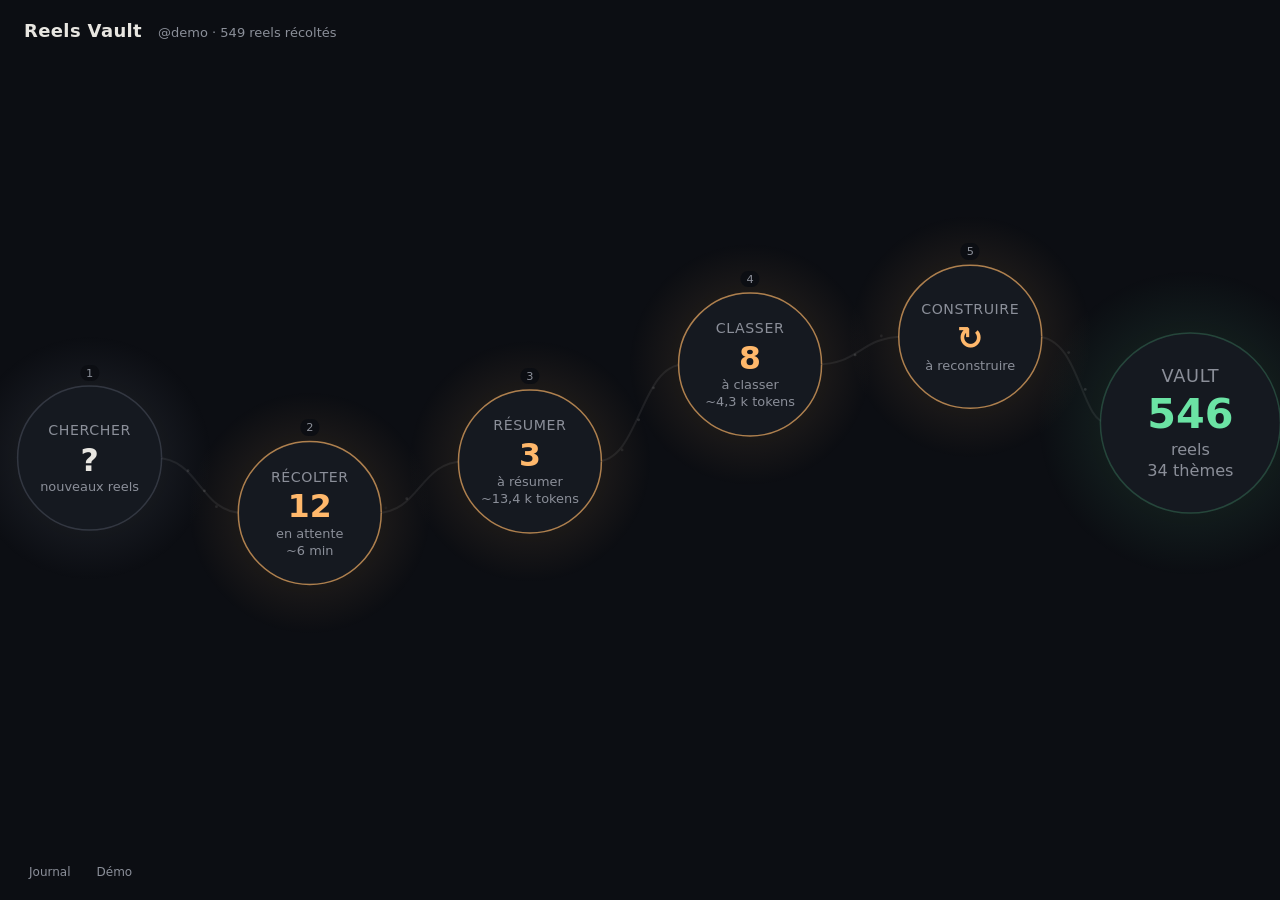
==== interface/index.html @ 2be1d298 "Ajouter une interface graphique : une bulle par étape, pilotée à la main - interface/app.py : fenêtr" ====
<!doctype html>
<html lang="fr">
<head>
  <meta charset="utf-8">
  <meta name="viewport" content="width=device-width, initial-scale=1">
  <title>Reels Vault</title>
  <link rel="stylesheet" href="style.css">
</head>
<body>
  <!-- le canvas dessine les fils, les particules et le halo des bulles -->
  <canvas id="toile"></canvas>

  <!-- les bulles elles-memes (texte cliquable) sont posees par-dessus, en HTML -->
  <div id="bulles"></div>

  <!-- la carte qui s'ouvre quand on clique sur une bulle -->
  <div id="carte" class="cachee"></div>

  <header>
    <h1>Reels Vault</h1>
    <span id="statut">Chargement…</span>
  </header>

  <footer>
    <button id="bouton-journal" class="discret">Journal</button>
    <button id="bouton-demo" class="discret" title="Rejoue de faux evenements, sans rien lancer">Démo</button>
  </footer>
  <pre id="journal" class="cache"></pre>

  <script src="app.js"></script>
</body>
</html>
---- interface/style.css ----
/* Couleurs : tout est defini ici, pour pouvoir changer le style facilement */
:root {
  --fond: #0c0e13;
  --texte: #e8e6e1;
  --texte-doux: #8b8f99;
  --bulle: #161a22;
  --bord: #2a2f3a;
  --accent: #ffb86b;      /* "il y a du travail en attente" */
  --actif: #7cc4ff;       /* "en cours" */
  --ok: #6be3a4;
  --alerte: #ff7b72;
  --carte: #151920ee;
}

* { box-sizing: border-box; }

html, body {
  margin: 0; height: 100%; overflow: hidden;
  background: var(--fond); color: var(--texte);
  font: 14px/1.45 system-ui, -apple-system, "Segoe UI", sans-serif;
  user-select: none;
}

#toile { position: fixed; inset: 0; width: 100%; height: 100%; }

header {
  position: fixed; top: 18px; left: 24px; display: flex; align-items: baseline; gap: 16px;
}
header h1 { margin: 0; font-size: 18px; font-weight: 600; letter-spacing: .02em; }
#statut { color: var(--texte-doux); font-size: 13px; }

/* ------------------------------------------------------------ bulles */

.bulle {
  position: absolute; transform: translate(-50%, -50%);
  border-radius: 50%; display: flex; flex-direction: column;
  align-items: center; justify-content: center; text-align: center;
  cursor: pointer; transition: transform .25s ease;
}
.bulle:hover { transform: translate(-50%, -50%) scale(1.04); }
.bulle .nom { font-size: .9em; color: var(--texte-doux); letter-spacing: .04em; text-transform: uppercase; }
.bulle .chiffre { font-size: 2em; font-weight: 600; line-height: 1.1; margin: 2px 0; }
.bulle .detail { font-size: .82em; line-height: 1.3; color: var(--texte-doux); max-width: 80%; white-space: pre-line; }
.bulle.attente .chiffre { color: var(--accent); }
.bulle.encours .chiffre { color: var(--actif); }
.bulle.bloque .chiffre { color: var(--alerte); }
.bulle.vault .chiffre { font-size: 2.1em; color: var(--ok); }

.bulle .numero {
  position: absolute; top: -1.9em; left: 50%; transform: translateX(-50%);
  font-size: .72em; color: var(--texte-doux); background: var(--fond);
  padding: 0 6px; border-radius: 8px;
}

/* ------------------------------------------------------------ carte */

#carte {
  position: absolute; width: 320px; padding: 16px 18px;
  background: var(--carte); border: 1px solid var(--bord); border-radius: 14px;
  backdrop-filter: blur(8px); box-shadow: 0 12px 40px #0008;
  transition: opacity .2s ease, transform .2s ease;
  user-select: text;
}
#carte.cachee { opacity: 0; pointer-events: none; transform: translateY(6px); }
#carte h2 { margin: 0 0 8px; font-size: 15px; font-weight: 600; }
#carte p { margin: 6px 0; color: #c9c7c2; }
#carte .petit { font-size: 12px; color: var(--texte-doux); }
#carte .estimation {
  margin: 10px 0; padding: 10px 12px; border-radius: 10px;
  background: #ffb86b14; border: 1px solid #ffb86b33; font-size: 13px;
}
#carte .estimation b { color: var(--accent); }
#carte .message { margin-top: 10px; font-size: 13px; }
#carte .message.erreur { color: var(--alerte); }
#carte .message.ok { color: var(--ok); }
#carte .boutons { display: flex; gap: 8px; margin-top: 14px; flex-wrap: wrap; }
#carte input {
  width: 100%; margin: 4px 0 8px; padding: 7px 9px; border-radius: 8px;
  border: 1px solid var(--bord); background: #0c0e13; color: var(--texte); font: inherit;
}
#carte .fermer {
  position: absolute; top: 10px; right: 12px; background: none; border: 0;
  color: var(--texte-doux); font-size: 18px; cursor: pointer;
}

button {
  font: inherit; padding: 7px 14px; border-radius: 9px; cursor: pointer;
  border: 1px solid var(--bord); background: #1d222c; color: var(--texte);
}
button:hover { background: #262c38; }
button.principal { background: var(--accent); border-color: var(--accent); color: #1a1206; font-weight: 600; }
button.principal:hover { filter: brightness(1.08); }
button.lien { background: none; border: 0; padding: 4px 0; color: var(--actif); text-decoration: underline; }
button:disabled { opacity: .45; cursor: default; }

/* ------------------------------------------------------------ bas de page */

footer { position: fixed; bottom: 14px; left: 20px; display: flex; gap: 8px; }
button.discret { background: none; border-color: transparent; color: var(--texte-doux); font-size: 12px; padding: 4px 8px; }
button.discret:hover { color: var(--texte); border-color: var(--bord); }

#journal {
  position: fixed; left: 20px; right: 20px; bottom: 48px; height: 32vh; margin: 0;
  padding: 10px 12px; overflow: auto; border-radius: 10px;
  background: #07080bee; border: 1px solid var(--bord);
  font: 12px/1.4 ui-monospace, "JetBrains Mono", Consolas, monospace; color: #b8bcc6;
  white-space: pre-wrap; user-select: text;
}
#journal.cache { display: none; }
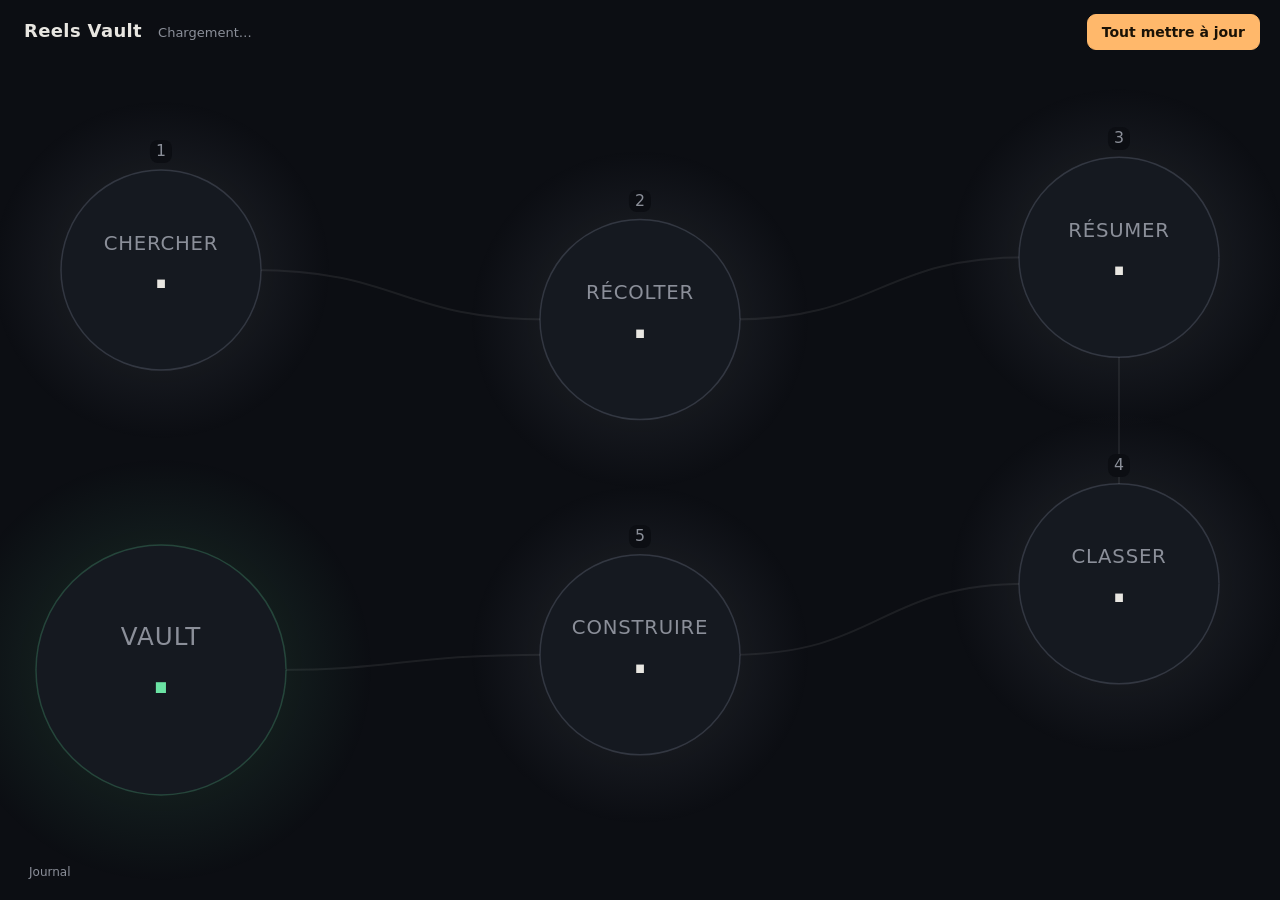
==== commit c99fdaaf: "Interface : ouvrir Obsidian, bouton Tout mettre à jour, mise en page adaptée - la bulle Vault ouvre " ====
--- a/interface/index.html
+++ b/interface/index.html
@@ -20,10 +20,10 @@
     <h1>Reels Vault</h1>
     <span id="statut">Chargement…</span>
   </header>
+  <button id="bouton-auto" class="principal">Tout mettre à jour</button>
 
   <footer>
     <button id="bouton-journal" class="discret">Journal</button>
-    <button id="bouton-demo" class="discret" title="Rejoue de faux evenements, sans rien lancer">Démo</button>
   </footer>
   <pre id="journal" class="cache"></pre>
 
--- a/interface/style.css
+++ b/interface/style.css
@@ -29,6 +29,9 @@
 header h1 { margin: 0; font-size: 18px; font-weight: 600; letter-spacing: .02em; }
 #statut { color: var(--texte-doux); font-size: 13px; }
 
+#bouton-auto { position: fixed; top: 14px; right: 20px; }
+#bouton-auto.encours { background: #1d222c; border-color: var(--actif); color: var(--actif); font-weight: 500; }
+
 /* ------------------------------------------------------------ bulles */
 
 .bulle {
@@ -55,7 +58,7 @@
 /* ------------------------------------------------------------ carte */
 
 #carte {
-  position: absolute; width: 320px; padding: 16px 18px;
+  position: absolute; width: 340px; padding: 16px 18px;
   background: var(--carte); border: 1px solid var(--bord); border-radius: 14px;
   backdrop-filter: blur(8px); box-shadow: 0 12px 40px #0008;
   transition: opacity .2s ease, transform .2s ease;
@@ -65,6 +68,9 @@
 #carte h2 { margin: 0 0 8px; font-size: 15px; font-weight: 600; }
 #carte p { margin: 6px 0; color: #c9c7c2; }
 #carte .petit { font-size: 12px; color: var(--texte-doux); }
+#carte .liste { margin: 8px 0; padding-left: 18px; color: #c9c7c2; font-size: 13px; }
+#carte .liste li { margin: 4px 0; }
+#carte code { background: #0c0e13; padding: 1px 5px; border-radius: 5px; font-size: 12px; }
 #carte .estimation {
   margin: 10px 0; padding: 10px 12px; border-radius: 10px;
   background: #ffb86b14; border: 1px solid #ffb86b33; font-size: 13px;
